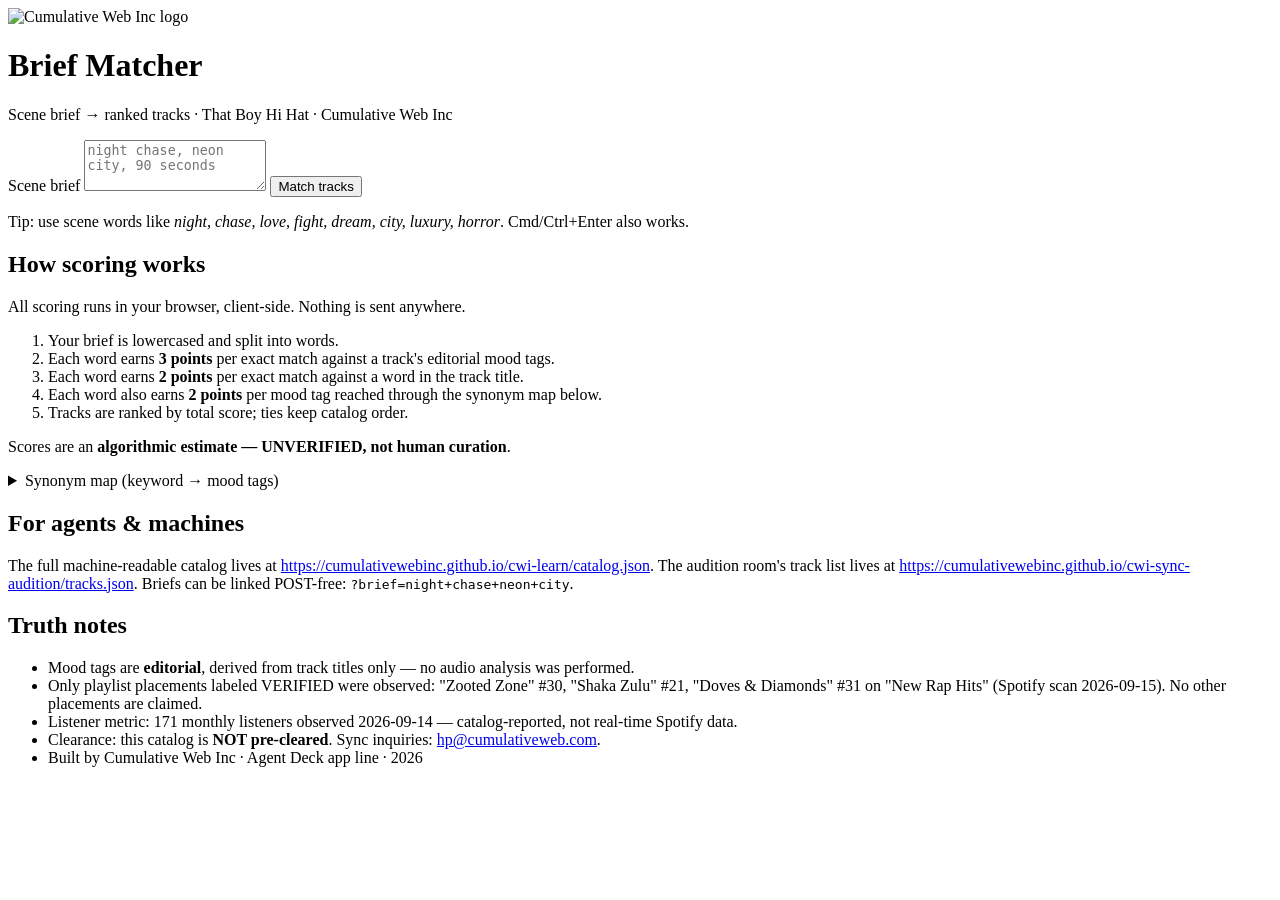
==== index.html @ e4a2aad1 "brief-matcher: add index.html" ====
<!DOCTYPE html>
<html lang="en">
<head>
<meta charset="utf-8">
<meta name="viewport" content="width=device-width, initial-scale=1">
<title>Brief Matcher — That Boy Hi Hat | Cumulative Web Inc</title>
<meta name="description" content="Paste a scene brief, get ranked track recommendations from the That Boy Hi Hat catalog. Algorithmic estimates — not human curation.">
<link rel="stylesheet" href="styles.css">
</head>
<body>
<header class="site-header">
  <img class="logo" src="logo.jpg" alt="Cumulative Web Inc logo">
  <div>
    <h1>Brief Matcher</h1>
    <p class="subtitle">Scene brief → ranked tracks · That Boy Hi Hat · Cumulative Web Inc</p>
  </div>
</header>

<main>
  <section class="brief-box">
    <label for="brief">Scene brief</label>
    <textarea id="brief" rows="3" placeholder="night chase, neon city, 90 seconds"></textarea>
    <button id="match-btn" type="button">Match tracks</button>
    <p class="hint">Tip: use scene words like <em>night, chase, love, fight, dream, city, luxury, horror</em>. Cmd/Ctrl+Enter also works.</p>
  </section>

  <section class="results-wrap">
    <p id="results-meta" class="meta"></p>
    <p><a id="share-link" class="share-link" href="#" style="display:none">Share these results</a></p>
    <div id="results"></div>
  </section>

  <section class="how">
    <h2>How scoring works</h2>
    <p>All scoring runs in your browser, client-side. Nothing is sent anywhere.</p>
    <ol>
      <li>Your brief is lowercased and split into words.</li>
      <li>Each word earns <strong>3 points</strong> per exact match against a track's editorial mood tags.</li>
      <li>Each word earns <strong>2 points</strong> per exact match against a word in the track title.</li>
      <li>Each word also earns <strong>2 points</strong> per mood tag reached through the synonym map below.</li>
      <li>Tracks are ranked by total score; ties keep catalog order.</li>
    </ol>
    <p class="disclaimer">Scores are an <strong>algorithmic estimate — UNVERIFIED, not human curation</strong>.</p>
    <details>
      <summary>Synonym map (keyword → mood tags)</summary>
      <dl id="synonym-list" class="synonyms"></dl>
    </details>
  </section>

  <section class="machine">
    <h2>For agents &amp; machines</h2>
    <p>The full machine-readable catalog lives at
      <a href="https://cumulativewebinc.github.io/cwi-learn/catalog.json">https://cumulativewebinc.github.io/cwi-learn/catalog.json</a>.
      The audition room's track list lives at
      <a href="https://cumulativewebinc.github.io/cwi-sync-audition/tracks.json">https://cumulativewebinc.github.io/cwi-sync-audition/tracks.json</a>.
      Briefs can be linked POST-free: <code>?brief=night+chase+neon+city</code>.</p>
  </section>
</main>

<footer class="truth-footer">
  <h2>Truth notes</h2>
  <ul>
    <li>Mood tags are <strong>editorial</strong>, derived from track titles only — no audio analysis was performed.</li>
    <li>Only playlist placements labeled VERIFIED were observed: "Zooted Zone" #30, "Shaka Zulu" #21, "Doves &amp; Diamonds" #31 on "New Rap Hits" (Spotify scan 2026-09-15). No other placements are claimed.</li>
    <li>Listener metric: 171 monthly listeners observed 2026-09-14 — catalog-reported, not real-time Spotify data.</li>
    <li>Clearance: this catalog is <strong>NOT pre-cleared</strong>. Sync inquiries: <a href="mailto:hp@cumulativeweb.com">hp@cumulativeweb.com</a>.</li>
    <li>Built by Cumulative Web Inc · Agent Deck app line · 2026</li>
  </ul>
</footer>

<script src="scoring.js"></script>
<script>
/* render the synonym map visibly on the page */
(function () {
  var dl = document.getElementById("synonym-list");
  Object.keys(SYNONYMS).sort().forEach(function (k) {
    var dt = document.createElement("dt");
    dt.textContent = k;
    var dd = document.createElement("dd");
    dd.textContent = SYNONYMS[k].join(", ");
    dl.appendChild(dt);
    dl.appendChild(dd);
  });
})();
</script>
<script src="app.js"></script>
</body>
</html>
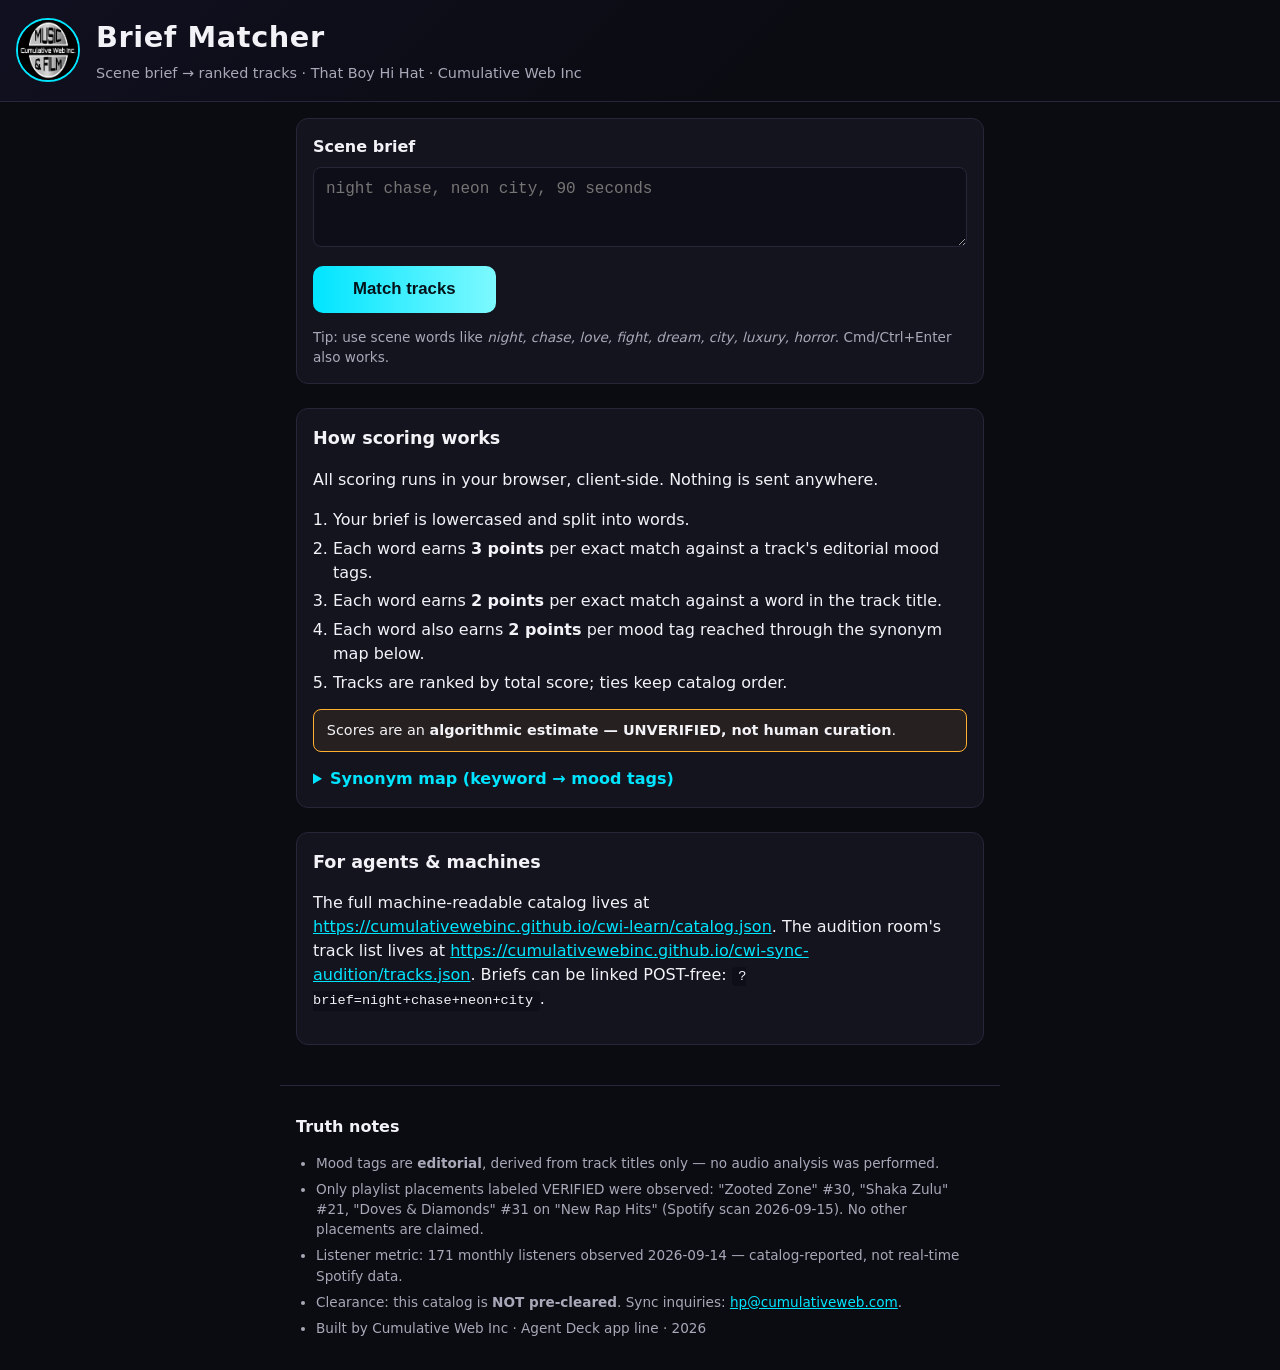
==== commit f6039300: "i18n retrofit: tag UI strings + loader hook (index.html)" ====
--- a/index.html
+++ b/index.html
@@ -11,17 +11,17 @@
 <header class="site-header">
   <img class="logo" src="logo.jpg" alt="Cumulative Web Inc logo">
   <div>
-    <h1>Brief Matcher</h1>
-    <p class="subtitle">Scene brief → ranked tracks · That Boy Hi Hat · Cumulative Web Inc</p>
+    <h1 data-i18n="header.title">Brief Matcher</h1>
+    <p class="subtitle" data-i18n="header.subtitle">Scene brief → ranked tracks · That Boy Hi Hat · Cumulative Web Inc</p>
   </div>
 </header>
 
 <main>
   <section class="brief-box">
-    <label for="brief">Scene brief</label>
-    <textarea id="brief" rows="3" placeholder="night chase, neon city, 90 seconds"></textarea>
-    <button id="match-btn" type="button">Match tracks</button>
-    <p class="hint">Tip: use scene words like <em>night, chase, love, fight, dream, city, luxury, horror</em>. Cmd/Ctrl+Enter also works.</p>
+    <label for="brief" data-i18n="input.label">Scene brief</label>
+    <textarea id="brief" rows="3" data-i18n-ph="input.placeholder" placeholder="night chase, neon city, 90 seconds"></textarea>
+    <button id="match-btn" type="button" data-i18n="input.button">Match tracks</button>
+    <p class="hint"><span data-i18n="input.hint_pre">Tip: use scene words like</span> <em data-i18n="input.hint_words">night, chase, love, fight, dream, city, luxury, horror</em>. <span data-i18n="input.hint_post">Cmd/Ctrl+Enter also works.</span></p>
   </section>
 
   <section class="results-wrap">
@@ -31,18 +31,18 @@
   </section>
 
   <section class="how">
-    <h2>How scoring works</h2>
-    <p>All scoring runs in your browser, client-side. Nothing is sent anywhere.</p>
+    <h2 data-i18n="how.title">How scoring works</h2>
+    <p data-i18n="how.intro">All scoring runs in your browser, client-side. Nothing is sent anywhere.</p>
     <ol>
-      <li>Your brief is lowercased and split into words.</li>
-      <li>Each word earns <strong>3 points</strong> per exact match against a track's editorial mood tags.</li>
-      <li>Each word earns <strong>2 points</strong> per exact match against a word in the track title.</li>
-      <li>Each word also earns <strong>2 points</strong> per mood tag reached through the synonym map below.</li>
-      <li>Tracks are ranked by total score; ties keep catalog order.</li>
+      <li data-i18n="how.step1">Your brief is lowercased and split into words.</li>
+      <li><span data-i18n="how.step2_pre">Each word earns</span> <strong data-i18n="how.step2_pts">3 points</strong> <span data-i18n="how.step2_post">per exact match against a track's editorial mood tags.</span></li>
+      <li><span data-i18n="how.step3_pre">Each word earns</span> <strong data-i18n="how.step3_pts">2 points</strong> <span data-i18n="how.step3_post">per exact match against a word in the track title.</span></li>
+      <li><span data-i18n="how.step4_pre">Each word also earns</span> <strong data-i18n="how.step4_pts">2 points</strong> <span data-i18n="how.step4_post">per mood tag reached through the synonym map below.</span></li>
+      <li data-i18n="how.step5">Tracks are ranked by total score; ties keep catalog order.</li>
     </ol>
-    <p class="disclaimer">Scores are an <strong>algorithmic estimate — UNVERIFIED, not human curation</strong>.</p>
+    <p class="disclaimer"><span data-i18n="how.disclaimer_pre">Scores are an</span> <strong data-i18n="how.disclaimer_core">algorithmic estimate — UNVERIFIED, not human curation</strong>.</p>
     <details>
-      <summary>Synonym map (keyword → mood tags)</summary>
+      <summary data-i18n="how.syn_title">Synonym map (keyword → mood tags)</summary>
       <dl id="synonym-list" class="synonyms"></dl>
     </details>
   </section>
@@ -58,13 +58,13 @@
 </main>
 
 <footer class="truth-footer">
-  <h2>Truth notes</h2>
+  <h2 data-i18n="truth.title">Truth notes</h2>
   <ul>
-    <li>Mood tags are <strong>editorial</strong>, derived from track titles only — no audio analysis was performed.</li>
-    <li>Only playlist placements labeled VERIFIED were observed: "Zooted Zone" #30, "Shaka Zulu" #21, "Doves &amp; Diamonds" #31 on "New Rap Hits" (Spotify scan 2026-09-15). No other placements are claimed.</li>
-    <li>Listener metric: 171 monthly listeners observed 2026-09-14 — catalog-reported, not real-time Spotify data.</li>
-    <li>Clearance: this catalog is <strong>NOT pre-cleared</strong>. Sync inquiries: <a href="mailto:hp@cumulativeweb.com">hp@cumulativeweb.com</a>.</li>
-    <li>Built by Cumulative Web Inc · Agent Deck app line · 2026</li>
+    <li><span data-i18n="truth.editorial_pre">Mood tags are </span><strong data-i18n="truth.editorial_core">editorial</strong><span data-i18n="truth.editorial_post">, derived from track titles only — no audio analysis was performed.</span></li>
+    <li data-i18n="truth.placements">Only playlist placements labeled VERIFIED were observed: "Zooted Zone" #30, "Shaka Zulu" #21, "Doves &amp; Diamonds" #31 on "New Rap Hits" (Spotify scan 2026-09-15). No other placements are claimed.</li>
+    <li data-i18n="truth.listeners">Listener metric: 171 monthly listeners observed 2026-09-14 — catalog-reported, not real-time Spotify data.</li>
+    <li><span data-i18n="truth.clearance_pre">Clearance: this catalog is </span><strong data-i18n="truth.clearance_core">NOT pre-cleared</strong><span data-i18n="truth.clearance_post">. Sync inquiries: </span><a href="mailto:hp@cumulativeweb.com">hp@cumulativeweb.com</a>.</li>
+    <li data-i18n="truth.built">Built by Cumulative Web Inc · Agent Deck app line · 2026</li>
   </ul>
 </footer>
 
@@ -84,5 +84,6 @@
 })();
 </script>
 <script src="app.js"></script>
+<script src="https://cumulativewebinc.github.io/cwi-i18n/i18n.js" data-app="brief-matcher"></script>
 </body>
 </html>
--- a/styles.css
+++ b/styles.css
@@ -0,0 +1,205 @@
+/* Brief Matcher — mobile-first, dark neon theme */
+:root {
+  --bg: #0b0b12;
+  --panel: #14141f;
+  --ink: #f2f2f7;
+  --muted: #a8a8b8;
+  --neon: #00e5ff;
+  --accent: #ff2fb3;
+  --warn: #ffb02e;
+  --line: #26263a;
+}
+
+* { box-sizing: border-box; }
+
+body {
+  margin: 0;
+  background: var(--bg);
+  color: var(--ink);
+  font-family: system-ui, -apple-system, "Segoe UI", Roboto, sans-serif;
+  line-height: 1.5;
+}
+
+.site-header {
+  display: flex;
+  align-items: center;
+  gap: 1rem;
+  padding: 1rem;
+  border-bottom: 1px solid var(--line);
+  background: linear-gradient(135deg, #101020 0%, #0b0b12 60%);
+}
+
+.logo {
+  width: 64px;
+  height: 64px;
+  border-radius: 50%;
+  object-fit: cover;
+  flex-shrink: 0;
+  border: 2px solid var(--neon);
+}
+
+.site-header h1 { margin: 0; font-size: 1.5rem; letter-spacing: 0.02em; }
+.subtitle { margin: 0.25rem 0 0; color: var(--muted); font-size: 0.9rem; }
+
+main { max-width: 720px; margin: 0 auto; padding: 1rem; }
+
+.brief-box {
+  background: var(--panel);
+  border: 1px solid var(--line);
+  border-radius: 12px;
+  padding: 1rem;
+}
+
+.brief-box label { display: block; font-weight: 700; margin-bottom: 0.5rem; }
+
+textarea {
+  width: 100%;
+  min-height: 76px;
+  resize: vertical;
+  background: #0e0e18;
+  color: var(--ink);
+  border: 1px solid var(--line);
+  border-radius: 8px;
+  padding: 0.75rem;
+  font-size: 1rem;
+}
+
+textarea:focus { outline: 2px solid var(--neon); border-color: var(--neon); }
+
+#match-btn {
+  margin-top: 0.75rem;
+  width: 100%;
+  padding: 0.85rem;
+  font-size: 1.05rem;
+  font-weight: 800;
+  color: #04121a;
+  background: linear-gradient(90deg, var(--neon), #7df9ff);
+  border: none;
+  border-radius: 10px;
+  cursor: pointer;
+}
+
+#match-btn:active { transform: scale(0.99); }
+
+.hint { color: var(--muted); font-size: 0.85rem; margin-bottom: 0; }
+
+.meta { color: var(--muted); font-size: 0.95rem; }
+
+.share-link { color: var(--neon); font-weight: 700; }
+
+.card {
+  background: var(--panel);
+  border: 1px solid var(--line);
+  border-radius: 12px;
+  padding: 1rem;
+  margin: 1rem 0;
+}
+
+.card-head { display: flex; gap: 0.75rem; align-items: flex-start; }
+
+.rank {
+  font-size: 1.4rem;
+  font-weight: 900;
+  color: var(--neon);
+  min-width: 2.5rem;
+}
+
+.card h2 { margin: 0; font-size: 1.2rem; }
+.artist { margin: 0.2rem 0 0; color: var(--muted); font-size: 0.9rem; }
+
+.badge {
+  display: inline-block;
+  font-size: 0.72rem;
+  font-weight: 700;
+  padding: 0.1rem 0.45rem;
+  border-radius: 999px;
+  border: 1px solid var(--line);
+  color: var(--muted);
+  vertical-align: middle;
+}
+.badge-exp { color: #ff8a8a; border-color: #5a2b2b; }
+.badge-clean { color: #9dffa8; border-color: #2b5a36; }
+
+.score {
+  font-weight: 800;
+  color: var(--warn);
+  margin: 0.75rem 0 0.25rem;
+}
+
+.reasons, .tags { font-size: 0.9rem; margin: 0.25rem 0; }
+.reasons { color: var(--ink); }
+.tags { color: var(--muted); }
+
+.placement { font-size: 0.88rem; color: #9dffa8; }
+.placement a { color: #9dffa8; }
+
+.clearance {
+  font-size: 0.85rem;
+  font-weight: 700;
+  color: #ff8a8a;
+  border-top: 1px dashed var(--line);
+  padding-top: 0.6rem;
+}
+
+.embed { border-radius: 8px; margin: 0.5rem 0; }
+
+.copy-btn {
+  width: 100%;
+  padding: 0.7rem;
+  font-size: 0.95rem;
+  font-weight: 700;
+  color: var(--ink);
+  background: transparent;
+  border: 1px solid var(--neon);
+  border-radius: 10px;
+  cursor: pointer;
+}
+.copy-btn:hover { background: rgba(0, 229, 255, 0.08); }
+
+.how, .machine {
+  background: var(--panel);
+  border: 1px solid var(--line);
+  border-radius: 12px;
+  padding: 1rem;
+  margin-top: 1.5rem;
+}
+
+.how h2, .machine h2 { margin-top: 0; font-size: 1.1rem; }
+.how ol { padding-left: 1.25rem; margin: 0.5rem 0; }
+.how li { margin: 0.3rem 0; }
+
+.disclaimer {
+  background: rgba(255, 176, 46, 0.08);
+  border: 1px solid var(--warn);
+  border-radius: 8px;
+  padding: 0.6rem 0.8rem;
+  font-size: 0.9rem;
+}
+
+details { margin-top: 0.75rem; }
+summary { cursor: pointer; font-weight: 700; color: var(--neon); }
+
+.synonyms { display: grid; grid-template-columns: auto 1fr; gap: 0.15rem 0.75rem; font-size: 0.85rem; }
+.synonyms dt { font-weight: 700; color: var(--accent); }
+.synonyms dd { margin: 0; color: var(--muted); }
+
+.machine a, .truth-footer a { color: var(--neon); overflow-wrap: anywhere; }
+.machine code { background: #0e0e18; padding: 0.15rem 0.4rem; border-radius: 4px; font-size: 0.85rem; }
+
+.truth-footer {
+  max-width: 720px;
+  margin: 0 auto;
+  padding: 1rem;
+  font-size: 0.85rem;
+  color: var(--muted);
+  border-top: 1px solid var(--line);
+  margin-top: 1.5rem;
+}
+.truth-footer h2 { font-size: 1rem; color: var(--ink); }
+.truth-footer ul { padding-left: 1.25rem; }
+.truth-footer li { margin: 0.35rem 0; }
+
+@media (min-width: 640px) {
+  #match-btn { width: auto; padding: 0.85rem 2.5rem; }
+  .site-header h1 { font-size: 1.8rem; }
+}
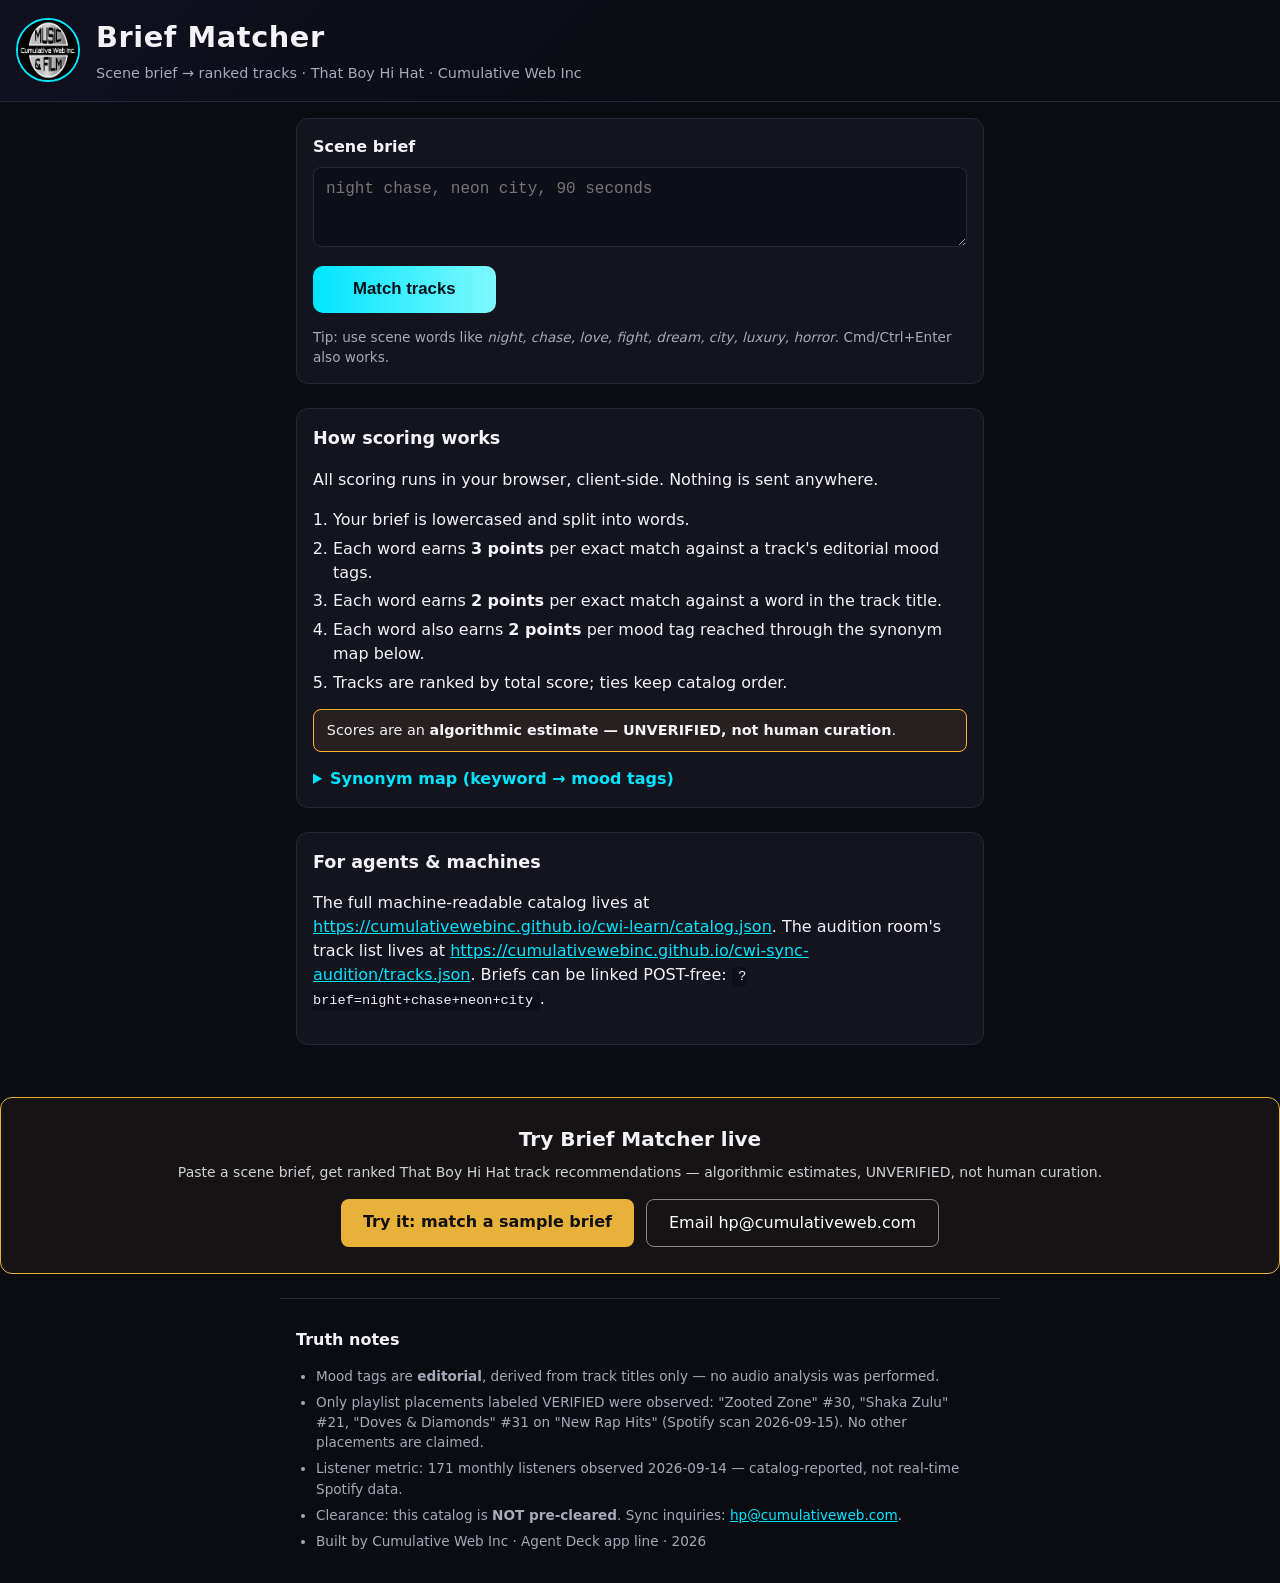
==== commit 05a3f68f: "OS retrofit Wave 2 (slot 15): brand, CTA+try-link strip, metadata (llms.txt, agent-card.json, conten" ====
--- a/index.html
+++ b/index.html
@@ -6,6 +6,39 @@
 <title>Brief Matcher — That Boy Hi Hat | Cumulative Web Inc</title>
 <meta name="description" content="Paste a scene brief, get ranked track recommendations from the That Boy Hi Hat catalog. Algorithmic estimates — not human curation.">
 <link rel="stylesheet" href="styles.css">
+<link rel="canonical" href="https://cumulativewebinc.github.io/cwi-brief-matcher/">
+<meta property="og:type" content="website">
+<meta property="og:site_name" content="Cumulative Web Inc">
+<meta property="og:title" content="Brief Matcher — Cumulative Web Inc">
+<meta property="og:description" content="Paste a scene brief, get ranked That Boy Hi Hat track recommendations — algorithmic estimates, UNVERIFIED, not human curation.">
+<meta property="og:url" content="https://cumulativewebinc.github.io/cwi-brief-matcher/">
+<meta property="og:image" content="https://cumulativewebinc.github.io/cwi-brief-matcher/brand/logo.jpg">
+<meta name="twitter:card" content="summary_large_image">
+<meta name="twitter:title" content="Brief Matcher — Cumulative Web Inc">
+<meta name="twitter:description" content="Paste a scene brief, get ranked That Boy Hi Hat track recommendations — algorithmic estimates, UNVERIFIED, not human curation.">
+<meta name="twitter:image" content="https://cumulativewebinc.github.io/cwi-brief-matcher/brand/logo.jpg">
+<script type="application/ld+json">
+{
+  "@context": "https://schema.org",
+  "@type": "WebApplication",
+  "name": "Brief Matcher",
+  "url": "https://cumulativewebinc.github.io/cwi-brief-matcher/",
+  "description": "Paste a scene brief, get ranked That Boy Hi Hat track recommendations \u2014 algorithmic estimates, UNVERIFIED, not human curation.",
+  "applicationCategory": "DeveloperApplication",
+  "operatingSystem": "Web",
+  "browserRequirements": "Requires JavaScript",
+  "offers": {
+    "@type": "Offer",
+    "price": "0",
+    "priceCurrency": "USD"
+  },
+  "provider": {
+    "@type": "Organization",
+    "name": "Cumulative Web Inc",
+    "url": "https://cumulativeweb.com"
+  }
+}
+</script>
 </head>
 <body>
 <header class="site-header">
@@ -57,6 +90,16 @@
   </section>
 </main>
 
+
+<section class="os-cta" style="margin:36px 0 8px;padding:26px 20px;border:1px solid #e8b23a;border-radius:12px;text-align:center;background:rgba(232,178,58,.05)">
+  <h2 style="margin:0 0 8px;font-size:20px">Try Brief Matcher live</h2>
+  <p style="margin:0 0 16px;font-size:14px;opacity:.85">Paste a scene brief, get ranked That Boy Hi Hat track recommendations — algorithmic estimates, UNVERIFIED, not human curation.</p>
+  <p style="margin:0;display:flex;gap:12px;justify-content:center;flex-wrap:wrap">
+    <a href="https://cumulativewebinc.github.io/cwi-brief-matcher/?brief=dark%20trap%20fight%20scene" style="display:inline-block;background:#e8b23a;color:#111;font-weight:700;text-decoration:none;padding:11px 22px;border-radius:8px">Try it: match a sample brief</a>
+    <a href="mailto:hp@cumulativeweb.com" style="display:inline-block;color:#fff;text-decoration:none;padding:11px 22px;border-radius:8px;border:1px solid #888">Email hp@cumulativeweb.com</a>
+  </p>
+</section>
+
 <footer class="truth-footer">
   <h2 data-i18n="truth.title">Truth notes</h2>
   <ul>
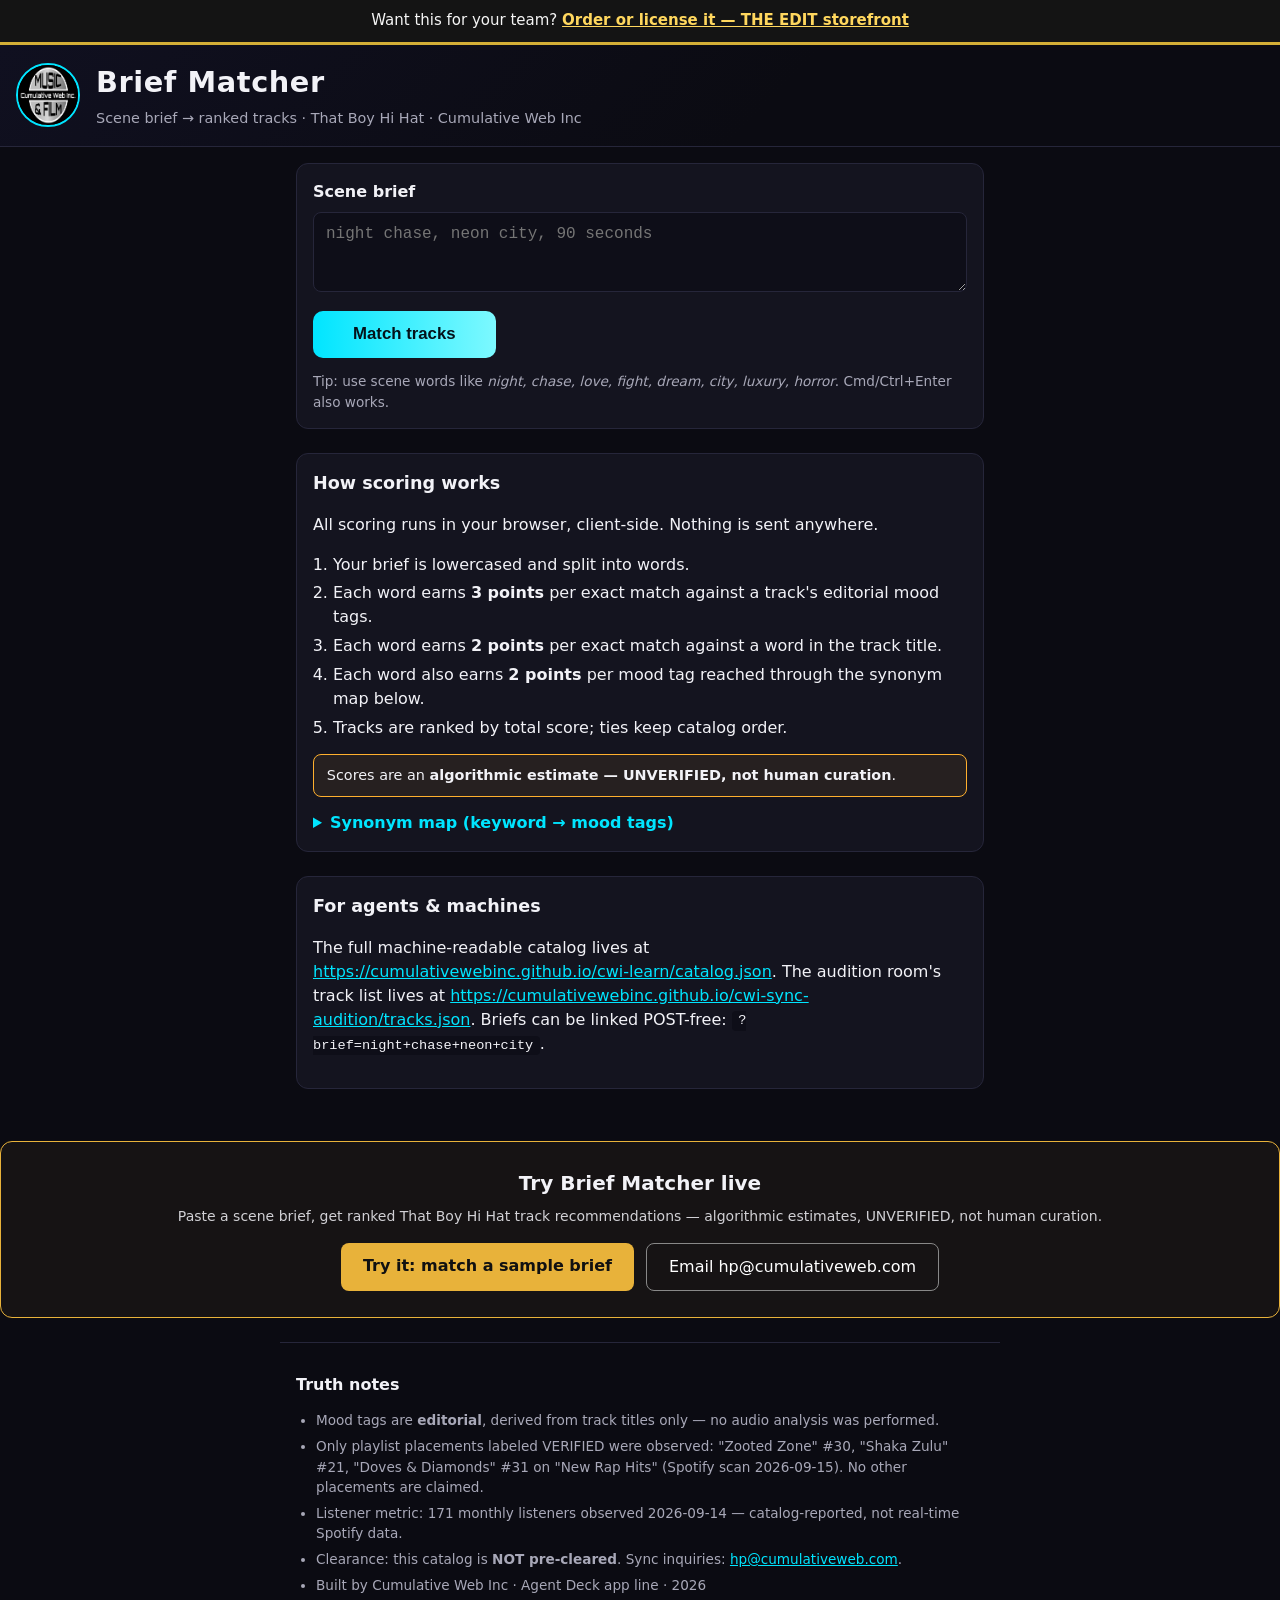
==== commit df57ad50: "Wire THE EDIT storefront CTA (order/license banner)" ====
--- a/index.html
+++ b/index.html
@@ -41,6 +41,8 @@
 </script>
 </head>
 <body>
+<!-- CWI-STORE-CTA -->
+<div style="background:#141414;color:#f5f5f5;text-align:center;padding:10px 16px;font-family:system-ui,-apple-system,'Segoe UI',sans-serif;font-size:15px;line-height:1.45;border-bottom:3px solid #d4af37">Want this for your team? <a href="https://cumulativewebinc.github.io/cwi-edit/" style="color:#ffd75e;font-weight:700;text-decoration:underline">Order or license it — THE EDIT storefront</a></div>
 <header class="site-header">
   <img class="logo" src="logo.jpg" alt="Cumulative Web Inc logo">
   <div>
